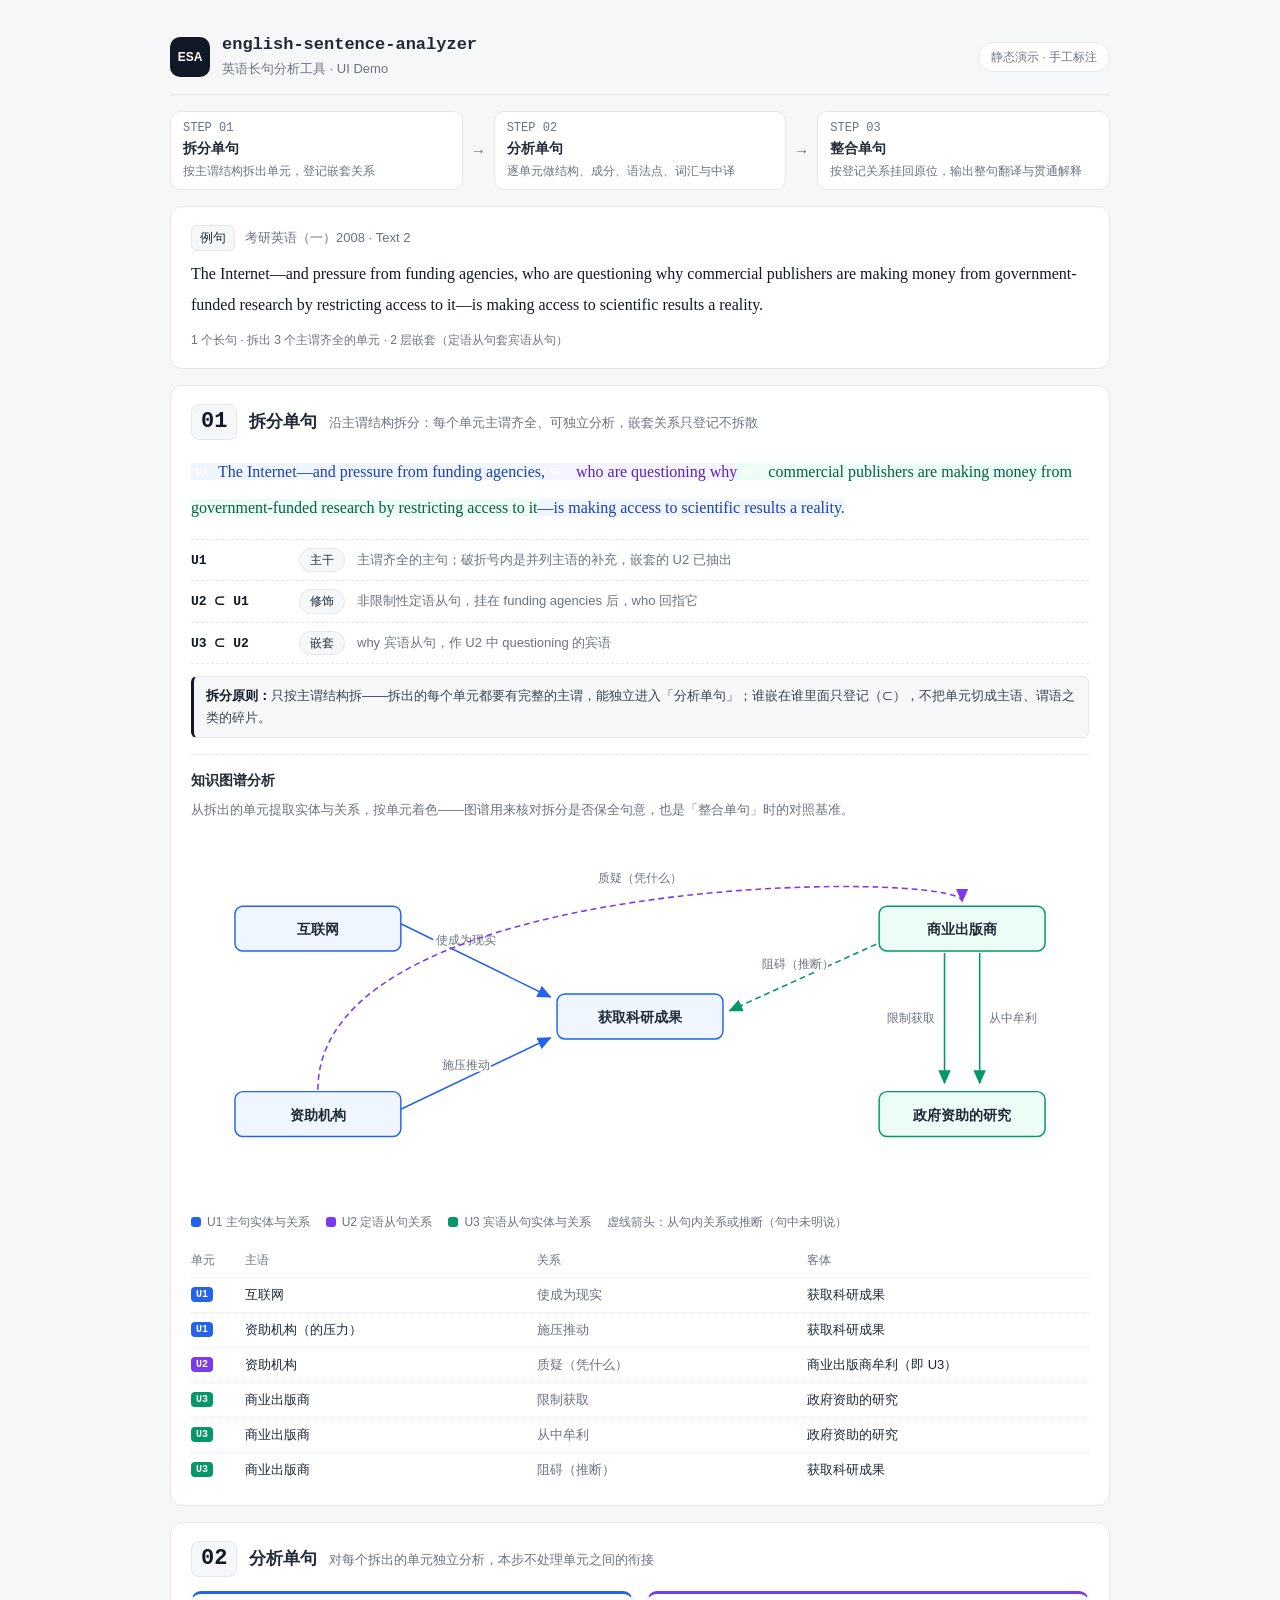
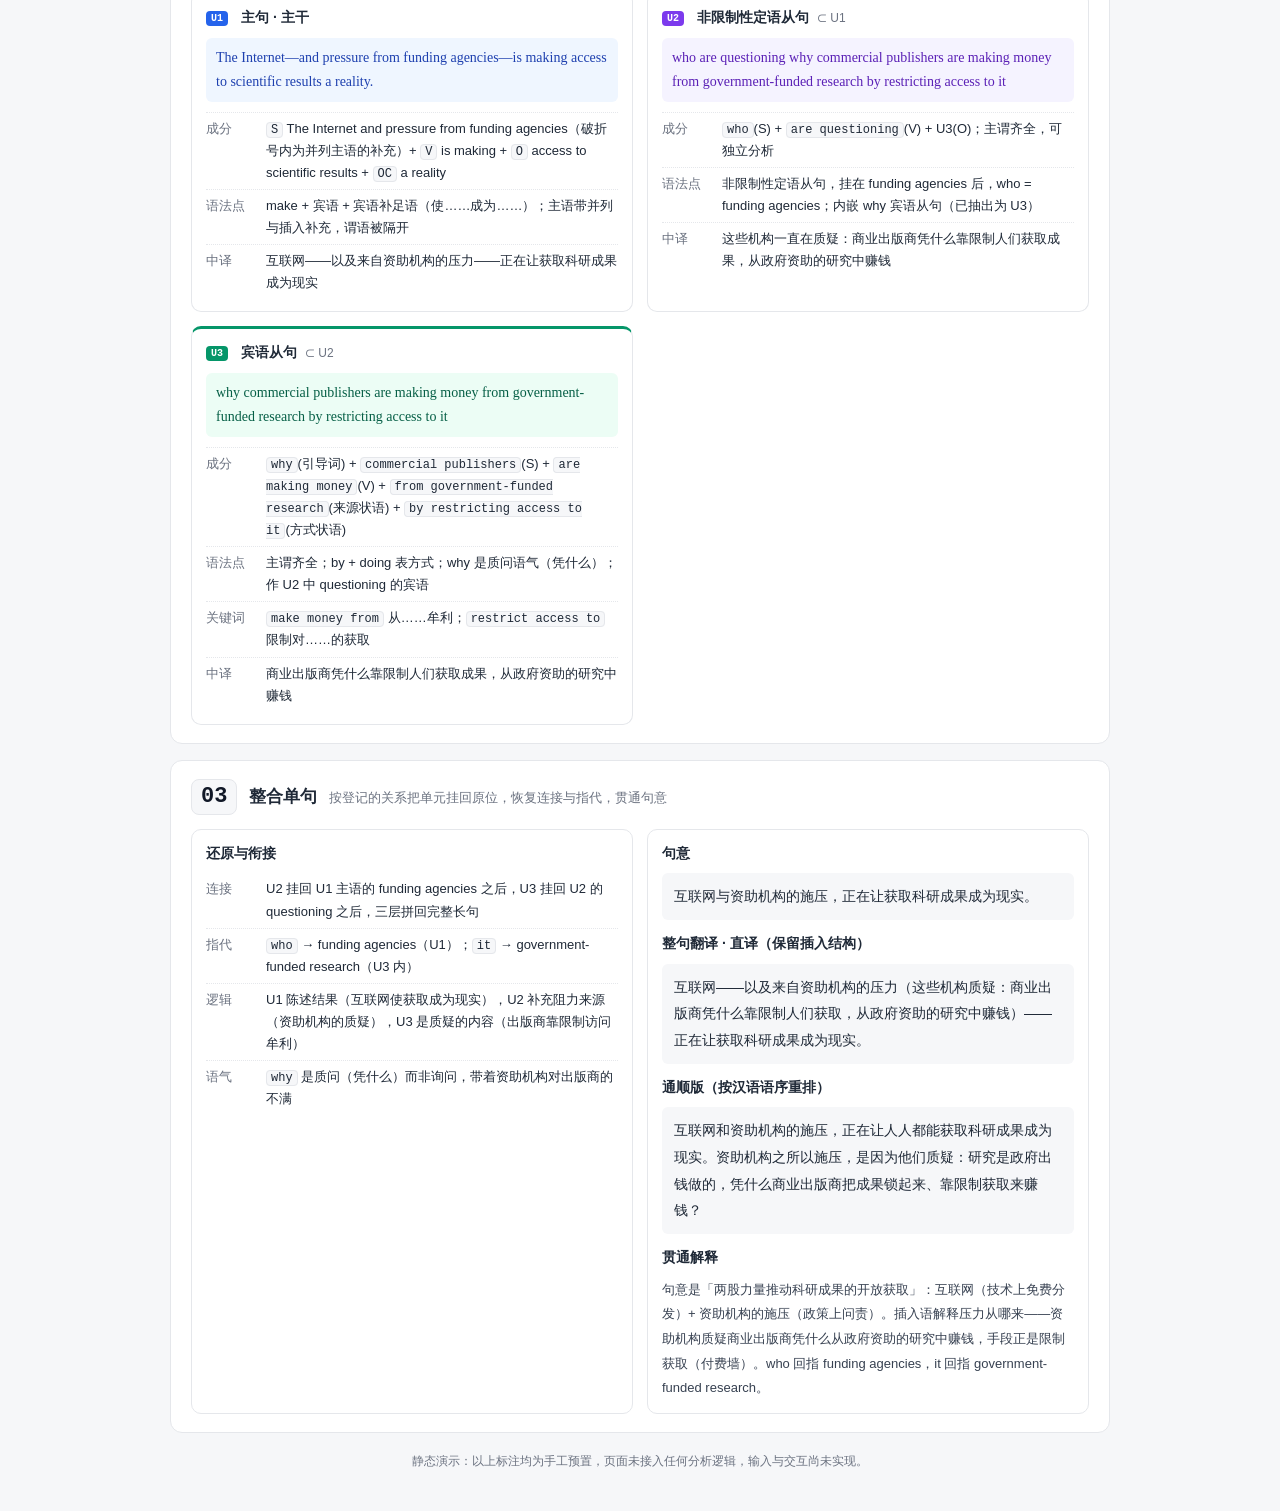
==== gallery/english-sentence.html @ 9b78f800 "feat: 新增 gallery/english-sentence.html（英文长句分析 Demo） - 复制自 roadriver-tech/apps/english-sentence-analy" ====
<!DOCTYPE html>
<html lang="zh-CN">
<head>
<meta charset="utf-8" />
<meta name="viewport" content="width=device-width, initial-scale=1" />
<title>english-sentence-analyzer · 长句分析 Demo</title>
<style>
  :root {
    --ink: #1f2937;
    --muted: #6b7280;
    --line: #e5e7eb;
    --bg: #f6f7f9;
    --card: #ffffff;
    --u1: #2563eb; --u1-bg: #eff6ff; --u1-ink: #1e40af;
    --u2: #7c3aed; --u2-bg: #f5f3ff; --u2-ink: #5b21b6;
    --u3: #059669; --u3-bg: #ecfdf5; --u3-ink: #065f46;
    --mono: ui-monospace, SFMono-Regular, Menlo, Consolas, monospace;
  }
  * { box-sizing: border-box; }
  body {
    margin: 0;
    background: var(--bg);
    color: var(--ink);
    font: 15px/1.7 "PingFang SC", "Hiragino Sans GB", "Microsoft YaHei", sans-serif;
  }
  .wrap { max-width: 980px; margin: 0 auto; padding: 20px 20px 40px; }

  /* 顶栏 */
  .top { display: flex; align-items: center; justify-content: space-between; gap: 12px; padding: 14px 0; border-bottom: 1px solid var(--line); }
  .brand { display: flex; align-items: center; gap: 12px; }
  .logo { display: inline-flex; width: 40px; height: 40px; border-radius: 10px; background: #111827; color: #fff; align-items: center; justify-content: center; font-weight: 700; font-size: 12px; }
  h1 { margin: 0; font: 700 17px/1.3 var(--mono); }
  .sub { margin: 2px 0 0; color: var(--muted); font-size: 13px; }
  .badge { border: 1px solid var(--line); background: var(--card); color: var(--muted); border-radius: 999px; padding: 4px 12px; font-size: 12px; white-space: nowrap; }

  /* 流程条 */
  .flow { display: flex; gap: 8px; align-items: stretch; margin-top: 16px; }
  .flow .node { flex: 1; background: var(--card); border: 1px solid var(--line); border-radius: 10px; padding: 8px 12px; }
  .flow .no { font: 12px/1.4 var(--mono); color: var(--muted); }
  .flow .nm { font-weight: 600; font-size: 14px; }
  .flow .ds { font-size: 12px; color: var(--muted); }
  .flow .arr { align-self: center; color: var(--muted); }

  /* 区块 */
  section.block { background: var(--card); border: 1px solid var(--line); border-radius: 12px; padding: 18px 20px; margin-top: 16px; }
  .step-head { display: flex; align-items: baseline; gap: 12px; flex-wrap: wrap; margin-bottom: 14px; }
  .step-no { font: 700 22px/1 var(--mono); color: #111827; background: var(--bg); border: 1px solid var(--line); border-radius: 8px; padding: 6px 9px; }
  .step-head h2 { margin: 0; font-size: 17px; }
  .step-desc { color: var(--muted); font-size: 13px; }

  /* 例句 */
  .src { display: flex; gap: 10px; align-items: center; font-size: 13px; color: var(--muted); margin-bottom: 8px; }
  .src .tag { background: var(--bg); border: 1px solid var(--line); border-radius: 6px; padding: 1px 8px; color: var(--ink); }
  .sentence { margin: 0; font: 16px/1.9 Georgia, "Times New Roman", serif; color: #111827; }
  .meta { margin-top: 10px; font-size: 12px; color: var(--muted); }

  /* 单元染色（嵌套） */
  .u1 { background: var(--u1-bg); color: var(--u1-ink); }
  .u2 { background: var(--u2-bg); color: var(--u2-ink); }
  .u3 { background: var(--u3-bg); color: var(--u3-ink); }
  .split { margin: 0; font: 16px/2.2 Georgia, "Times New Roman", serif; }
  .mini { display: inline-block; font: 700 10px/1.5 var(--mono); color: #fff; border-radius: 4px; padding: 0 5px; margin-right: 5px; vertical-align: 2px; }
  .mini.u1 { background: var(--u1); }
  .mini.u2 { background: var(--u2); }
  .mini.u3 { background: var(--u3); }

  /* 拆分：关系与原则 */
  .rels { margin-top: 14px; border-top: 1px dashed var(--line); }
  .rel { display: flex; gap: 12px; align-items: baseline; padding: 8px 0; border-bottom: 1px dashed var(--line); font-size: 13px; }
  .rel .pair { font: 600 13px var(--mono); color: #111827; min-width: 96px; }
  .rel .type { border-radius: 999px; padding: 1px 10px; font-size: 12px; background: var(--bg); border: 1px solid var(--line); color: var(--ink); white-space: nowrap; }
  .rel .note { color: var(--muted); }
  .principle { margin-top: 12px; font-size: 13px; background: var(--bg); border: 1px solid var(--line); border-left: 3px solid #111827; border-radius: 6px; padding: 8px 12px; color: #374151; }
  .principle b { font-weight: 600; color: #111827; }

  /* 知识图谱 */
  .kg-block { margin-top: 16px; border-top: 1px dashed var(--line); padding-top: 14px; }
  .kg-block h3 { margin: 0 0 6px; font-size: 14px; }
  .kg-desc { margin: 0 0 10px; font-size: 13px; color: var(--muted); }
  svg.kg { display: block; width: 100%; height: auto; }
  svg.kg .n { stroke-width: 1.5; }
  svg.kg .n1 { fill: var(--u1-bg); stroke: var(--u1); }
  svg.kg .n2 { fill: var(--u2-bg); stroke: var(--u2); }
  svg.kg .n3 { fill: var(--u3-bg); stroke: var(--u3); }
  svg.kg .nt { fill: var(--ink); font: 600 14px "PingFang SC", "Hiragino Sans GB", "Microsoft YaHei", sans-serif; }
  svg.kg .e1 { stroke: var(--u1); stroke-width: 1.6; fill: none; }
  svg.kg .e2 { stroke: var(--u2); stroke-width: 1.6; fill: none; stroke-dasharray: 6 4; }
  svg.kg .e3 { stroke: var(--u3); stroke-width: 1.6; fill: none; }
  svg.kg .e3.dash { stroke-dasharray: 6 4; }
  svg.kg .el { fill: var(--muted); stroke: var(--card); stroke-width: 4; paint-order: stroke; font: 12px "PingFang SC", "Hiragino Sans GB", "Microsoft YaHei", sans-serif; }
  .legend { display: flex; gap: 16px; flex-wrap: wrap; margin-top: 10px; font-size: 12px; color: var(--muted); }
  .legend .dot { display: inline-block; width: 10px; height: 10px; border-radius: 3px; margin-right: 6px; vertical-align: -1px; }
  .kg-rows { margin-top: 12px; }
  .kg-row { display: grid; grid-template-columns: 44px 1.3fr 1.2fr 1.3fr; gap: 10px; align-items: baseline; font-size: 13px; padding: 6px 0; border-top: 1px dotted var(--line); }
  .kg-row.head { color: var(--muted); font-size: 12px; border-top: none; }
  .kg-row i { font-style: normal; color: var(--muted); }

  /* 分析卡片 */
  .cards { display: grid; grid-template-columns: repeat(auto-fit, minmax(300px, 1fr)); gap: 14px; }
  .card { border: 1px solid var(--line); border-radius: 10px; padding: 12px 14px; background: #fff; }
  .card.c1 { border-top: 3px solid var(--u1); }
  .card.c2 { border-top: 3px solid var(--u2); }
  .card.c3 { border-top: 3px solid var(--u3); }
  .card h3 { margin: 0 0 8px; font-size: 14px; display: flex; align-items: center; gap: 8px; }
  .card h3 .kind { color: var(--muted); font-weight: 400; font-size: 12px; }
  .quote { font: 14px/1.7 Georgia, "Times New Roman", serif; border-radius: 6px; padding: 8px 10px; margin-bottom: 10px; }
  .c1 .quote { background: var(--u1-bg); color: var(--u1-ink); }
  .c2 .quote { background: var(--u2-bg); color: var(--u2-ink); }
  .c3 .quote { background: var(--u3-bg); color: var(--u3-ink); }
  .row { display: flex; gap: 8px; font-size: 13px; padding: 5px 0; border-top: 1px dotted var(--line); }
  .row .k { color: var(--muted); min-width: 52px; flex-shrink: 0; }
  .row .v { flex: 1; }
  .row .v code { font: 12px var(--mono); background: var(--bg); border: 1px solid var(--line); border-radius: 4px; padding: 0 4px; }

  /* 整合 */
  .merge { display: grid; grid-template-columns: 1fr 1fr; gap: 14px; }
  @media (max-width: 720px) { .merge { grid-template-columns: 1fr; } .flow .ds { display: none; } }
  .panel { border: 1px solid var(--line); border-radius: 10px; padding: 12px 14px; }
  .panel h3 { margin: 0 0 8px; font-size: 14px; }
  .panel .row { border-top: 1px dotted var(--line); }
  .panel .row:first-of-type { border-top: none; }
  .trans { font-size: 14px; line-height: 1.9; background: var(--bg); border-radius: 6px; padding: 10px 12px; }
  .explain { font-size: 13px; color: #374151; line-height: 1.9; }

  footer { margin-top: 18px; color: var(--muted); font-size: 12px; text-align: center; }
</style>
</head>
<body>
<div class="wrap">

  <header class="top">
    <div class="brand">
      <span class="logo">ESA</span>
      <div>
        <h1>english-sentence-analyzer</h1>
        <p class="sub">英语长句分析工具 · UI Demo</p>
      </div>
    </div>
    <span class="badge">静态演示 · 手工标注</span>
  </header>

  <div class="flow">
    <div class="node">
      <div class="no">STEP 01</div>
      <div class="nm">拆分单句</div>
      <div class="ds">按主谓结构拆出单元，登记嵌套关系</div>
    </div>
    <div class="arr">→</div>
    <div class="node">
      <div class="no">STEP 02</div>
      <div class="nm">分析单句</div>
      <div class="ds">逐单元做结构、成分、语法点、词汇与中译</div>
    </div>
    <div class="arr">→</div>
    <div class="node">
      <div class="no">STEP 03</div>
      <div class="nm">整合单句</div>
      <div class="ds">按登记关系挂回原位，输出整句翻译与贯通解释</div>
    </div>
  </div>

  <!-- 例句 -->
  <section class="block">
    <div class="src"><span class="tag">例句</span><span>考研英语（一）2008 · Text 2</span></div>
    <p class="sentence">The Internet—and pressure from funding agencies, who are questioning why commercial publishers are making money from government-funded research by restricting access to it—is making access to scientific results a reality.</p>
    <div class="meta">1 个长句 · 拆出 3 个主谓齐全的单元 · 2 层嵌套（定语从句套宾语从句）</div>
  </section>

  <!-- STEP 01 -->
  <section class="block">
    <div class="step-head">
      <span class="step-no">01</span>
      <h2>拆分单句</h2>
      <span class="step-desc">沿主谓结构拆分：每个单元主谓齐全、可独立分析，嵌套关系只登记不拆散</span>
    </div>

    <p class="split"><span class="u1"><span class="mini">U1</span>The Internet—and pressure from funding agencies,<span class="u2"><span class="mini">U2</span> who are questioning why<span class="u3"><span class="mini">U3</span> commercial publishers are making money from government-funded research by restricting access to it</span></span>—is making access to scientific results a reality.</span></p>

    <div class="rels">
      <div class="rel"><span class="pair">U1</span><span class="type">主干</span><span class="note">主谓齐全的主句；破折号内是并列主语的补充，嵌套的 U2 已抽出</span></div>
      <div class="rel"><span class="pair">U2 ⊂ U1</span><span class="type">修饰</span><span class="note">非限制性定语从句，挂在 funding agencies 后，who 回指它</span></div>
      <div class="rel"><span class="pair">U3 ⊂ U2</span><span class="type">嵌套</span><span class="note">why 宾语从句，作 U2 中 questioning 的宾语</span></div>
    </div>
    <div class="principle"><b>拆分原则：</b>只按主谓结构拆——拆出的每个单元都要有完整的主谓，能独立进入「分析单句」；谁嵌在谁里面只登记（⊂），不把单元切成主语、谓语之类的碎片。</div>

    <div class="kg-block">
      <h3>知识图谱分析</h3>
      <p class="kg-desc">从拆出的单元提取实体与关系，按单元着色——图谱用来核对拆分是否保全句意，也是「整合单句」时的对照基准。</p>

      <svg class="kg" viewBox="0 0 920 380" role="img" aria-label="例句知识图谱">
        <defs>
          <marker id="arr-u1" markerWidth="9" markerHeight="8" refX="8" refY="4" orient="auto"><path d="M0,0 L9,4 L0,8 z" fill="#2563eb" /></marker>
          <marker id="arr-u2" markerWidth="9" markerHeight="8" refX="8" refY="4" orient="auto"><path d="M0,0 L9,4 L0,8 z" fill="#7c3aed" /></marker>
          <marker id="arr-u3" markerWidth="9" markerHeight="8" refX="8" refY="4" orient="auto"><path d="M0,0 L9,4 L0,8 z" fill="#059669" /></marker>
        </defs>

        <!-- U1：两股力量 → 获取科研成果 -->
        <line class="e1" x1="215" y1="95" x2="368" y2="170" marker-end="url(#arr-u1)" />
        <text class="el" x="282" y="116" text-anchor="middle">使成为现实</text>
        <line class="e1" x1="215" y1="285" x2="368" y2="212" marker-end="url(#arr-u1)" />
        <text class="el" x="282" y="244" text-anchor="middle">施压推动</text>

        <!-- U2：资助机构 质疑 商业出版商（绕到图上方） -->
        <path class="e2" d="M130,265 C130,40 790,40 790,72" marker-end="url(#arr-u2)" />
        <text class="el" x="460" y="52" text-anchor="middle">质疑（凭什么）</text>

        <!-- U3：商业出版商 与 政府资助的研究 -->
        <line class="e3" x1="772" y1="125" x2="772" y2="258" marker-end="url(#arr-u3)" />
        <text class="el" x="762" y="196" text-anchor="end">限制获取</text>
        <line class="e3" x1="808" y1="125" x2="808" y2="258" marker-end="url(#arr-u3)" />
        <text class="el" x="818" y="196">从中牟利</text>
        <line class="e3 dash" x1="702" y1="116" x2="552" y2="184" marker-end="url(#arr-u3)" />
        <text class="el" x="622" y="140" text-anchor="middle">阻碍（推断）</text>

        <!-- 节点 -->
        <rect class="n n1" x="45" y="77" width="170" height="46" rx="8" />
        <text class="nt" x="130" y="106" text-anchor="middle">互联网</text>
        <rect class="n n1" x="45" y="267" width="170" height="46" rx="8" />
        <text class="nt" x="130" y="296" text-anchor="middle">资助机构</text>
        <rect class="n n1" x="375" y="167" width="170" height="46" rx="8" />
        <text class="nt" x="460" y="196" text-anchor="middle">获取科研成果</text>
        <rect class="n n3" x="705" y="77" width="170" height="46" rx="8" />
        <text class="nt" x="790" y="106" text-anchor="middle">商业出版商</text>
        <rect class="n n3" x="705" y="267" width="170" height="46" rx="8" />
        <text class="nt" x="790" y="296" text-anchor="middle">政府资助的研究</text>
      </svg>

      <div class="legend">
        <span><span class="dot" style="background: var(--u1)"></span>U1 主句实体与关系</span>
        <span><span class="dot" style="background: var(--u2)"></span>U2 定语从句关系</span>
        <span><span class="dot" style="background: var(--u3)"></span>U3 宾语从句实体与关系</span>
        <span>虚线箭头：从句内关系或推断（句中未明说）</span>
      </div>

      <div class="kg-rows">
        <div class="kg-row head"><span>单元</span><span>主语</span><span>关系</span><span>客体</span></div>
        <div class="kg-row"><span><span class="mini u1">U1</span></span><span>互联网</span><i>使成为现实</i><span>获取科研成果</span></div>
        <div class="kg-row"><span><span class="mini u1">U1</span></span><span>资助机构（的压力）</span><i>施压推动</i><span>获取科研成果</span></div>
        <div class="kg-row"><span><span class="mini u2">U2</span></span><span>资助机构</span><i>质疑（凭什么）</i><span>商业出版商牟利（即 U3）</span></div>
        <div class="kg-row"><span><span class="mini u3">U3</span></span><span>商业出版商</span><i>限制获取</i><span>政府资助的研究</span></div>
        <div class="kg-row"><span><span class="mini u3">U3</span></span><span>商业出版商</span><i>从中牟利</i><span>政府资助的研究</span></div>
        <div class="kg-row"><span><span class="mini u3">U3</span></span><span>商业出版商</span><i>阻碍（推断）</i><span>获取科研成果</span></div>
      </div>
    </div>
  </section>

  <!-- STEP 02 -->
  <section class="block">
    <div class="step-head">
      <span class="step-no">02</span>
      <h2>分析单句</h2>
      <span class="step-desc">对每个拆出的单元独立分析，本步不处理单元之间的衔接</span>
    </div>

    <div class="cards">
      <div class="card c1">
        <h3><span class="mini u1">U1</span>主句 · 主干</h3>
        <div class="quote">The Internet—and pressure from funding agencies—is making access to scientific results a reality.</div>
        <div class="row"><span class="k">成分</span><span class="v"><code>S</code> The Internet and pressure from funding agencies（破折号内为并列主语的补充）+ <code>V</code> is making + <code>O</code> access to scientific results + <code>OC</code> a reality</span></div>
        <div class="row"><span class="k">语法点</span><span class="v">make + 宾语 + 宾语补足语（使……成为……）；主语带并列与插入补充，谓语被隔开</span></div>
        <div class="row"><span class="k">中译</span><span class="v">互联网——以及来自资助机构的压力——正在让获取科研成果成为现实</span></div>
      </div>

      <div class="card c2">
        <h3><span class="mini u2">U2</span>非限制性定语从句 <span class="kind">⊂ U1</span></h3>
        <div class="quote">who are questioning why commercial publishers are making money from government-funded research by restricting access to it</div>
        <div class="row"><span class="k">成分</span><span class="v"><code>who</code>(S) + <code>are questioning</code>(V) + U3(O)；主谓齐全，可独立分析</span></div>
        <div class="row"><span class="k">语法点</span><span class="v">非限制性定语从句，挂在 funding agencies 后，who = funding agencies；内嵌 why 宾语从句（已抽出为 U3）</span></div>
        <div class="row"><span class="k">中译</span><span class="v">这些机构一直在质疑：商业出版商凭什么靠限制人们获取成果，从政府资助的研究中赚钱</span></div>
      </div>

      <div class="card c3">
        <h3><span class="mini u3">U3</span>宾语从句 <span class="kind">⊂ U2</span></h3>
        <div class="quote">why commercial publishers are making money from government-funded research by restricting access to it</div>
        <div class="row"><span class="k">成分</span><span class="v"><code>why</code>(引导词) + <code>commercial publishers</code>(S) + <code>are making money</code>(V) + <code>from government-funded research</code>(来源状语) + <code>by restricting access to it</code>(方式状语)</span></div>
        <div class="row"><span class="k">语法点</span><span class="v">主谓齐全；by + doing 表方式；why 是质问语气（凭什么）；作 U2 中 questioning 的宾语</span></div>
        <div class="row"><span class="k">关键词</span><span class="v"><code>make money from</code> 从……牟利；<code>restrict access to</code> 限制对……的获取</span></div>
        <div class="row"><span class="k">中译</span><span class="v">商业出版商凭什么靠限制人们获取成果，从政府资助的研究中赚钱</span></div>
      </div>
    </div>
  </section>

  <!-- STEP 03 -->
  <section class="block">
    <div class="step-head">
      <span class="step-no">03</span>
      <h2>整合单句</h2>
      <span class="step-desc">按登记的关系把单元挂回原位，恢复连接与指代，贯通句意</span>
    </div>

    <div class="merge">
      <div class="panel">
        <h3>还原与衔接</h3>
        <div class="row"><span class="k">连接</span><span class="v">U2 挂回 U1 主语的 funding agencies 之后，U3 挂回 U2 的 questioning 之后，三层拼回完整长句</span></div>
        <div class="row"><span class="k">指代</span><span class="v"><code>who</code> → funding agencies（U1）；<code>it</code> → government-funded research（U3 内）</span></div>
        <div class="row"><span class="k">逻辑</span><span class="v">U1 陈述结果（互联网使获取成为现实），U2 补充阻力来源（资助机构的质疑），U3 是质疑的内容（出版商靠限制访问牟利）</span></div>
        <div class="row"><span class="k">语气</span><span class="v"><code>why</code> 是质问（凭什么）而非询问，带着资助机构对出版商的不满</span></div>
      </div>

      <div class="panel">
        <h3>句意</h3>
        <div class="trans">互联网与资助机构的施压，正在让获取科研成果成为现实。</div>
        <h3 style="margin-top: 12px;">整句翻译 · 直译（保留插入结构）</h3>
        <div class="trans">互联网——以及来自资助机构的压力（这些机构质疑：商业出版商凭什么靠限制人们获取，从政府资助的研究中赚钱）——正在让获取科研成果成为现实。</div>
        <h3 style="margin-top: 12px;">通顺版（按汉语语序重排）</h3>
        <div class="trans">互联网和资助机构的施压，正在让人人都能获取科研成果成为现实。资助机构之所以施压，是因为他们质疑：研究是政府出钱做的，凭什么商业出版商把成果锁起来、靠限制获取来赚钱？</div>
        <h3 style="margin-top: 12px;">贯通解释</h3>
        <div class="explain">句意是「两股力量推动科研成果的开放获取」：互联网（技术上免费分发）+ 资助机构的施压（政策上问责）。插入语解释压力从哪来——资助机构质疑商业出版商凭什么从政府资助的研究中赚钱，手段正是限制获取（付费墙）。who 回指 funding agencies，it 回指 government-funded research。</div>
      </div>
    </div>
  </section>

  <footer>静态演示：以上标注均为手工预置，页面未接入任何分析逻辑，输入与交互尚未实现。</footer>

</div>
</body>
</html>
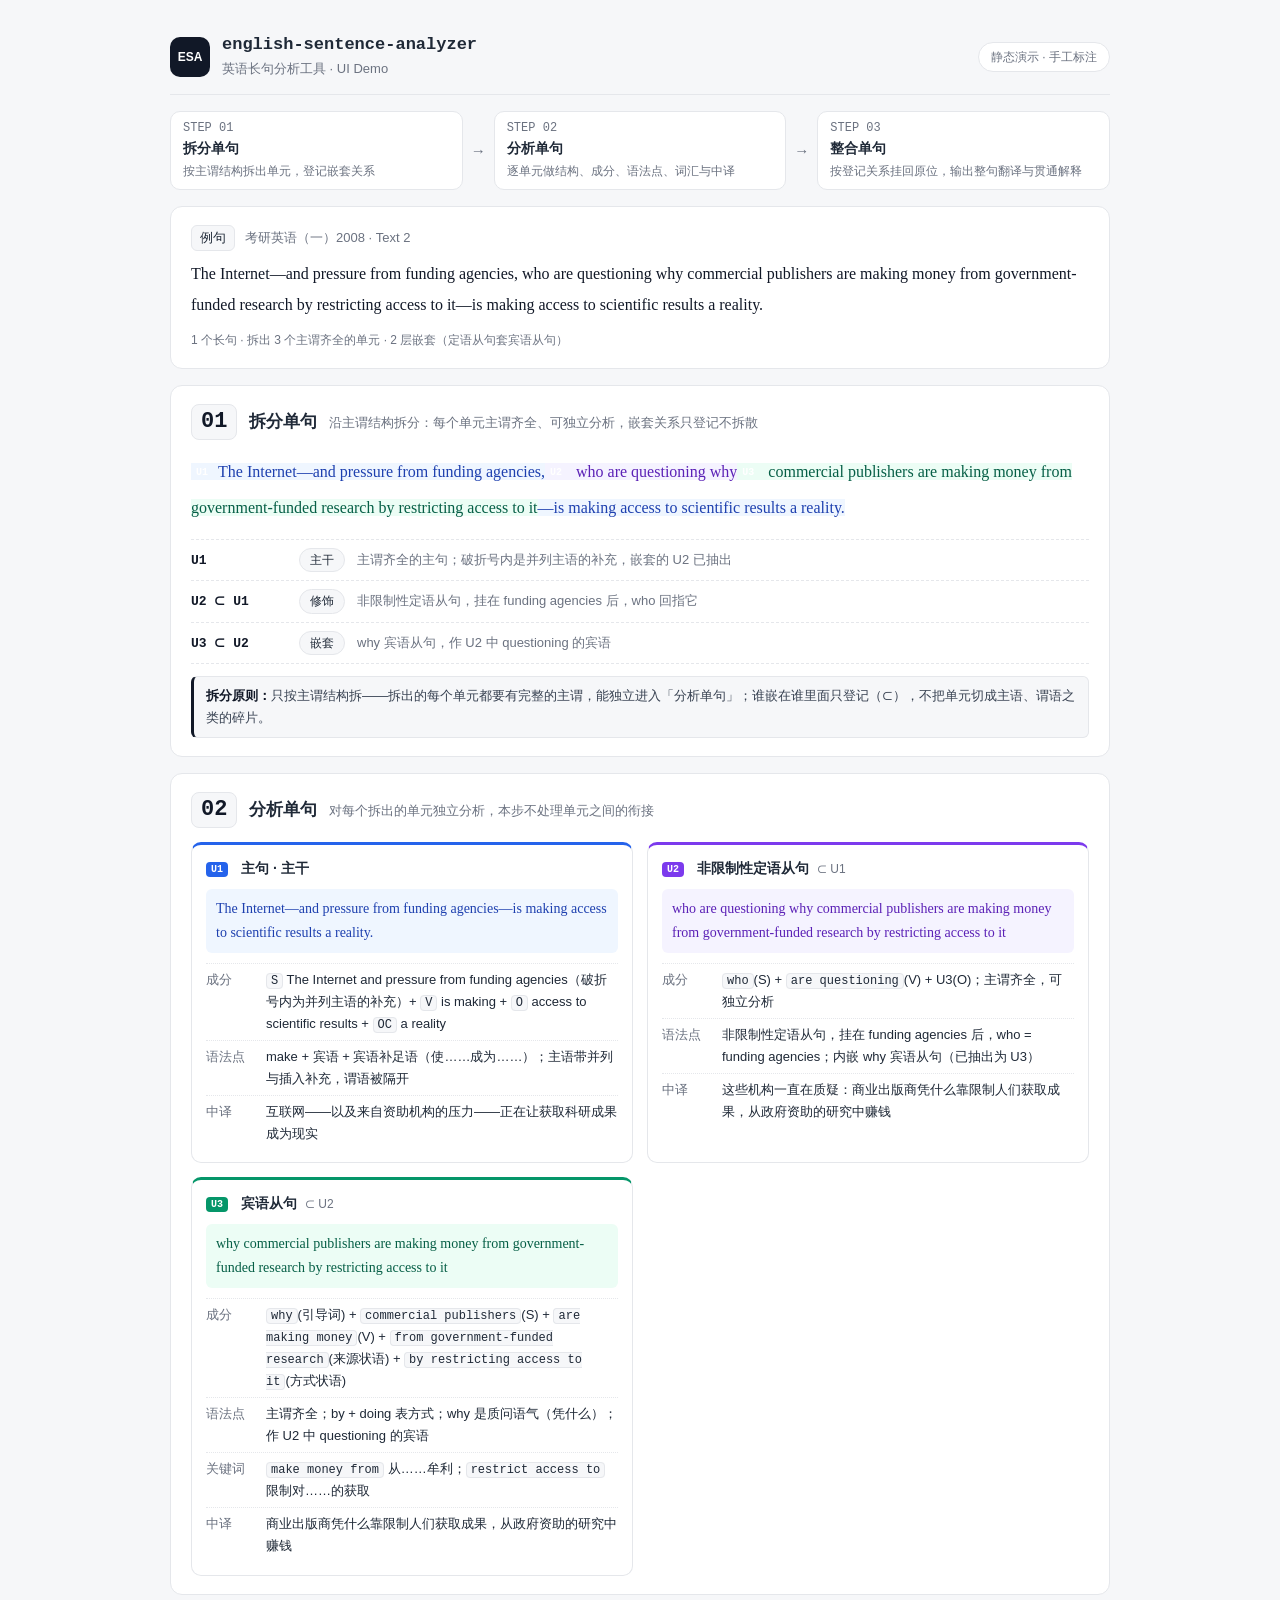
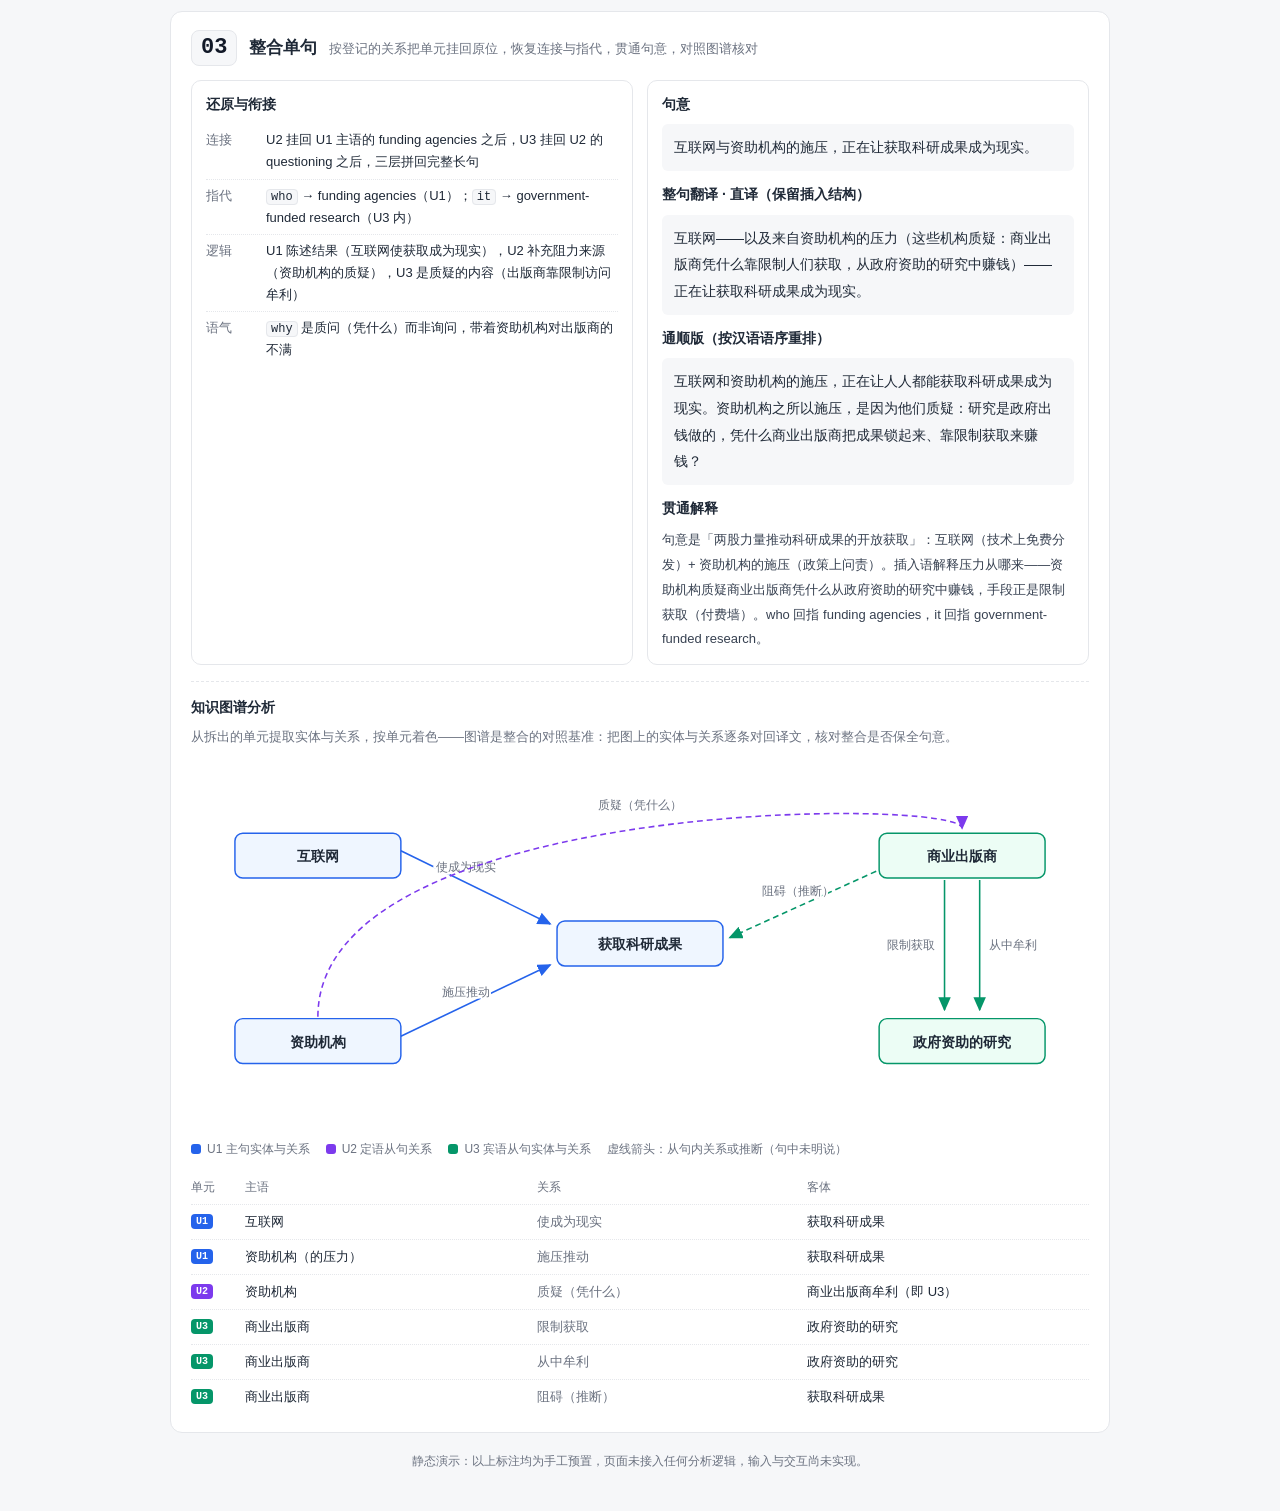
==== commit f6548d0a: "feat: 新增 gallery/english-sentence.md，知识图谱移至整合单句 - 新增英语句法分析框架文档（提炼自 english-sentence.html 案例） - 知识图谱分" ====
--- a/gallery/english-sentence.html
+++ b/gallery/english-sentence.html
@@ -182,10 +182,76 @@
       <div class="rel"><span class="pair">U3 ⊂ U2</span><span class="type">嵌套</span><span class="note">why 宾语从句，作 U2 中 questioning 的宾语</span></div>
     </div>
     <div class="principle"><b>拆分原则：</b>只按主谓结构拆——拆出的每个单元都要有完整的主谓，能独立进入「分析单句」；谁嵌在谁里面只登记（⊂），不把单元切成主语、谓语之类的碎片。</div>
+  </section>
+
+  <!-- STEP 02 -->
+  <section class="block">
+    <div class="step-head">
+      <span class="step-no">02</span>
+      <h2>分析单句</h2>
+      <span class="step-desc">对每个拆出的单元独立分析，本步不处理单元之间的衔接</span>
+    </div>
+
+    <div class="cards">
+      <div class="card c1">
+        <h3><span class="mini u1">U1</span>主句 · 主干</h3>
+        <div class="quote">The Internet—and pressure from funding agencies—is making access to scientific results a reality.</div>
+        <div class="row"><span class="k">成分</span><span class="v"><code>S</code> The Internet and pressure from funding agencies（破折号内为并列主语的补充）+ <code>V</code> is making + <code>O</code> access to scientific results + <code>OC</code> a reality</span></div>
+        <div class="row"><span class="k">语法点</span><span class="v">make + 宾语 + 宾语补足语（使……成为……）；主语带并列与插入补充，谓语被隔开</span></div>
+        <div class="row"><span class="k">中译</span><span class="v">互联网——以及来自资助机构的压力——正在让获取科研成果成为现实</span></div>
+      </div>
+
+      <div class="card c2">
+        <h3><span class="mini u2">U2</span>非限制性定语从句 <span class="kind">⊂ U1</span></h3>
+        <div class="quote">who are questioning why commercial publishers are making money from government-funded research by restricting access to it</div>
+        <div class="row"><span class="k">成分</span><span class="v"><code>who</code>(S) + <code>are questioning</code>(V) + U3(O)；主谓齐全，可独立分析</span></div>
+        <div class="row"><span class="k">语法点</span><span class="v">非限制性定语从句，挂在 funding agencies 后，who = funding agencies；内嵌 why 宾语从句（已抽出为 U3）</span></div>
+        <div class="row"><span class="k">中译</span><span class="v">这些机构一直在质疑：商业出版商凭什么靠限制人们获取成果，从政府资助的研究中赚钱</span></div>
+      </div>
+
+      <div class="card c3">
+        <h3><span class="mini u3">U3</span>宾语从句 <span class="kind">⊂ U2</span></h3>
+        <div class="quote">why commercial publishers are making money from government-funded research by restricting access to it</div>
+        <div class="row"><span class="k">成分</span><span class="v"><code>why</code>(引导词) + <code>commercial publishers</code>(S) + <code>are making money</code>(V) + <code>from government-funded research</code>(来源状语) + <code>by restricting access to it</code>(方式状语)</span></div>
+        <div class="row"><span class="k">语法点</span><span class="v">主谓齐全；by + doing 表方式；why 是质问语气（凭什么）；作 U2 中 questioning 的宾语</span></div>
+        <div class="row"><span class="k">关键词</span><span class="v"><code>make money from</code> 从……牟利；<code>restrict access to</code> 限制对……的获取</span></div>
+        <div class="row"><span class="k">中译</span><span class="v">商业出版商凭什么靠限制人们获取成果，从政府资助的研究中赚钱</span></div>
+      </div>
+    </div>
+  </section>
+
+  <!-- STEP 03 -->
+  <section class="block">
+    <div class="step-head">
+      <span class="step-no">03</span>
+      <h2>整合单句</h2>
+      <span class="step-desc">按登记的关系把单元挂回原位，恢复连接与指代，贯通句意，对照图谱核对</span>
+    </div>
+
+    <div class="merge">
+      <div class="panel">
+        <h3>还原与衔接</h3>
+        <div class="row"><span class="k">连接</span><span class="v">U2 挂回 U1 主语的 funding agencies 之后，U3 挂回 U2 的 questioning 之后，三层拼回完整长句</span></div>
+        <div class="row"><span class="k">指代</span><span class="v"><code>who</code> → funding agencies（U1）；<code>it</code> → government-funded research（U3 内）</span></div>
+        <div class="row"><span class="k">逻辑</span><span class="v">U1 陈述结果（互联网使获取成为现实），U2 补充阻力来源（资助机构的质疑），U3 是质疑的内容（出版商靠限制访问牟利）</span></div>
+        <div class="row"><span class="k">语气</span><span class="v"><code>why</code> 是质问（凭什么）而非询问，带着资助机构对出版商的不满</span></div>
+      </div>
+
+      <div class="panel">
+        <h3>句意</h3>
+        <div class="trans">互联网与资助机构的施压，正在让获取科研成果成为现实。</div>
+        <h3 style="margin-top: 12px;">整句翻译 · 直译（保留插入结构）</h3>
+        <div class="trans">互联网——以及来自资助机构的压力（这些机构质疑：商业出版商凭什么靠限制人们获取，从政府资助的研究中赚钱）——正在让获取科研成果成为现实。</div>
+        <h3 style="margin-top: 12px;">通顺版（按汉语语序重排）</h3>
+        <div class="trans">互联网和资助机构的施压，正在让人人都能获取科研成果成为现实。资助机构之所以施压，是因为他们质疑：研究是政府出钱做的，凭什么商业出版商把成果锁起来、靠限制获取来赚钱？</div>
+        <h3 style="margin-top: 12px;">贯通解释</h3>
+        <div class="explain">句意是「两股力量推动科研成果的开放获取」：互联网（技术上免费分发）+ 资助机构的施压（政策上问责）。插入语解释压力从哪来——资助机构质疑商业出版商凭什么从政府资助的研究中赚钱，手段正是限制获取（付费墙）。who 回指 funding agencies，it 回指 government-funded research。</div>
+      </div>
+    </div>
 
     <div class="kg-block">
       <h3>知识图谱分析</h3>
-      <p class="kg-desc">从拆出的单元提取实体与关系，按单元着色——图谱用来核对拆分是否保全句意，也是「整合单句」时的对照基准。</p>
+      <p class="kg-desc">从拆出的单元提取实体与关系，按单元着色——图谱是整合的对照基准：把图上的实体与关系逐条对回译文，核对整合是否保全句意。</p>
 
       <svg class="kg" viewBox="0 0 920 380" role="img" aria-label="例句知识图谱">
         <defs>
@@ -244,72 +310,6 @@
     </div>
   </section>
 
-  <!-- STEP 02 -->
-  <section class="block">
-    <div class="step-head">
-      <span class="step-no">02</span>
-      <h2>分析单句</h2>
-      <span class="step-desc">对每个拆出的单元独立分析，本步不处理单元之间的衔接</span>
-    </div>
-
-    <div class="cards">
-      <div class="card c1">
-        <h3><span class="mini u1">U1</span>主句 · 主干</h3>
-        <div class="quote">The Internet—and pressure from funding agencies—is making access to scientific results a reality.</div>
-        <div class="row"><span class="k">成分</span><span class="v"><code>S</code> The Internet and pressure from funding agencies（破折号内为并列主语的补充）+ <code>V</code> is making + <code>O</code> access to scientific results + <code>OC</code> a reality</span></div>
-        <div class="row"><span class="k">语法点</span><span class="v">make + 宾语 + 宾语补足语（使……成为……）；主语带并列与插入补充，谓语被隔开</span></div>
-        <div class="row"><span class="k">中译</span><span class="v">互联网——以及来自资助机构的压力——正在让获取科研成果成为现实</span></div>
-      </div>
-
-      <div class="card c2">
-        <h3><span class="mini u2">U2</span>非限制性定语从句 <span class="kind">⊂ U1</span></h3>
-        <div class="quote">who are questioning why commercial publishers are making money from government-funded research by restricting access to it</div>
-        <div class="row"><span class="k">成分</span><span class="v"><code>who</code>(S) + <code>are questioning</code>(V) + U3(O)；主谓齐全，可独立分析</span></div>
-        <div class="row"><span class="k">语法点</span><span class="v">非限制性定语从句，挂在 funding agencies 后，who = funding agencies；内嵌 why 宾语从句（已抽出为 U3）</span></div>
-        <div class="row"><span class="k">中译</span><span class="v">这些机构一直在质疑：商业出版商凭什么靠限制人们获取成果，从政府资助的研究中赚钱</span></div>
-      </div>
-
-      <div class="card c3">
-        <h3><span class="mini u3">U3</span>宾语从句 <span class="kind">⊂ U2</span></h3>
-        <div class="quote">why commercial publishers are making money from government-funded research by restricting access to it</div>
-        <div class="row"><span class="k">成分</span><span class="v"><code>why</code>(引导词) + <code>commercial publishers</code>(S) + <code>are making money</code>(V) + <code>from government-funded research</code>(来源状语) + <code>by restricting access to it</code>(方式状语)</span></div>
-        <div class="row"><span class="k">语法点</span><span class="v">主谓齐全；by + doing 表方式；why 是质问语气（凭什么）；作 U2 中 questioning 的宾语</span></div>
-        <div class="row"><span class="k">关键词</span><span class="v"><code>make money from</code> 从……牟利；<code>restrict access to</code> 限制对……的获取</span></div>
-        <div class="row"><span class="k">中译</span><span class="v">商业出版商凭什么靠限制人们获取成果，从政府资助的研究中赚钱</span></div>
-      </div>
-    </div>
-  </section>
-
-  <!-- STEP 03 -->
-  <section class="block">
-    <div class="step-head">
-      <span class="step-no">03</span>
-      <h2>整合单句</h2>
-      <span class="step-desc">按登记的关系把单元挂回原位，恢复连接与指代，贯通句意</span>
-    </div>
-
-    <div class="merge">
-      <div class="panel">
-        <h3>还原与衔接</h3>
-        <div class="row"><span class="k">连接</span><span class="v">U2 挂回 U1 主语的 funding agencies 之后，U3 挂回 U2 的 questioning 之后，三层拼回完整长句</span></div>
-        <div class="row"><span class="k">指代</span><span class="v"><code>who</code> → funding agencies（U1）；<code>it</code> → government-funded research（U3 内）</span></div>
-        <div class="row"><span class="k">逻辑</span><span class="v">U1 陈述结果（互联网使获取成为现实），U2 补充阻力来源（资助机构的质疑），U3 是质疑的内容（出版商靠限制访问牟利）</span></div>
-        <div class="row"><span class="k">语气</span><span class="v"><code>why</code> 是质问（凭什么）而非询问，带着资助机构对出版商的不满</span></div>
-      </div>
-
-      <div class="panel">
-        <h3>句意</h3>
-        <div class="trans">互联网与资助机构的施压，正在让获取科研成果成为现实。</div>
-        <h3 style="margin-top: 12px;">整句翻译 · 直译（保留插入结构）</h3>
-        <div class="trans">互联网——以及来自资助机构的压力（这些机构质疑：商业出版商凭什么靠限制人们获取，从政府资助的研究中赚钱）——正在让获取科研成果成为现实。</div>
-        <h3 style="margin-top: 12px;">通顺版（按汉语语序重排）</h3>
-        <div class="trans">互联网和资助机构的施压，正在让人人都能获取科研成果成为现实。资助机构之所以施压，是因为他们质疑：研究是政府出钱做的，凭什么商业出版商把成果锁起来、靠限制获取来赚钱？</div>
-        <h3 style="margin-top: 12px;">贯通解释</h3>
-        <div class="explain">句意是「两股力量推动科研成果的开放获取」：互联网（技术上免费分发）+ 资助机构的施压（政策上问责）。插入语解释压力从哪来——资助机构质疑商业出版商凭什么从政府资助的研究中赚钱，手段正是限制获取（付费墙）。who 回指 funding agencies，it 回指 government-funded research。</div>
-      </div>
-    </div>
-  </section>
-
   <footer>静态演示：以上标注均为手工预置，页面未接入任何分析逻辑，输入与交互尚未实现。</footer>
 
 </div>
